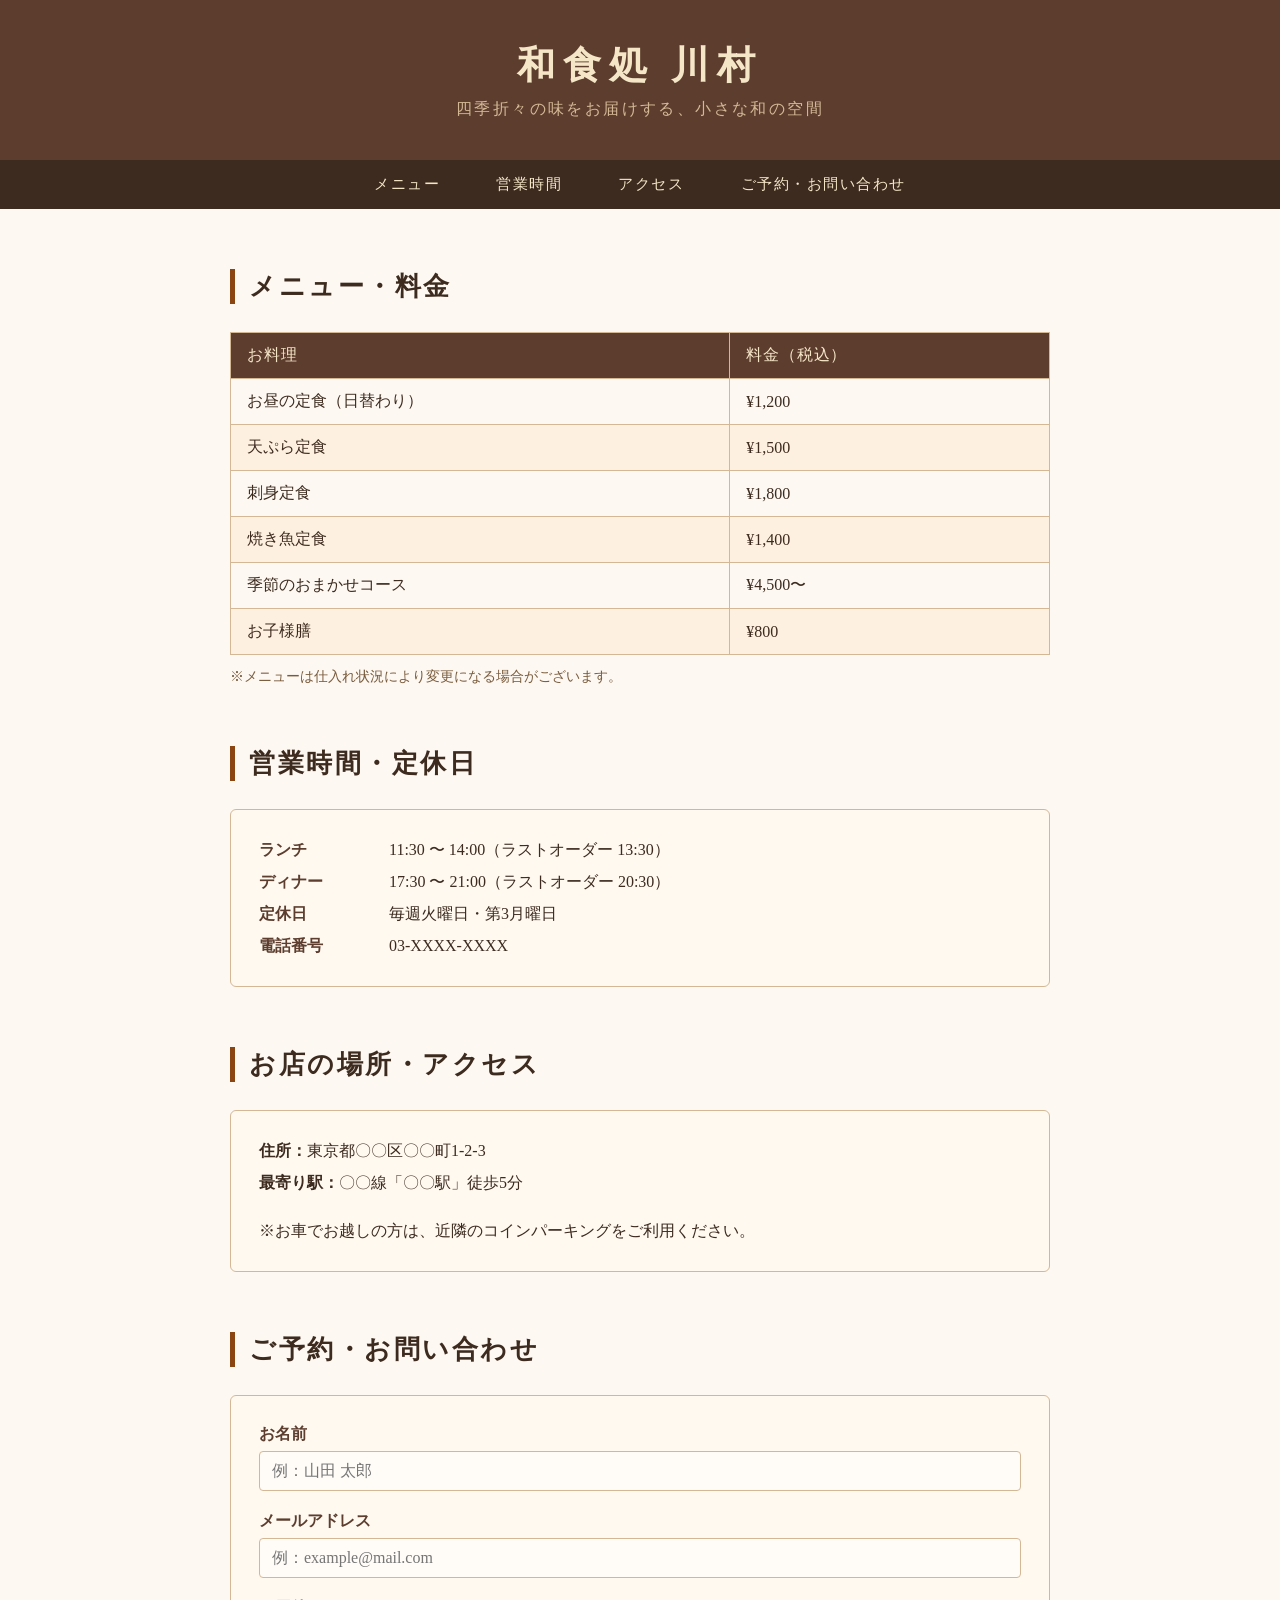
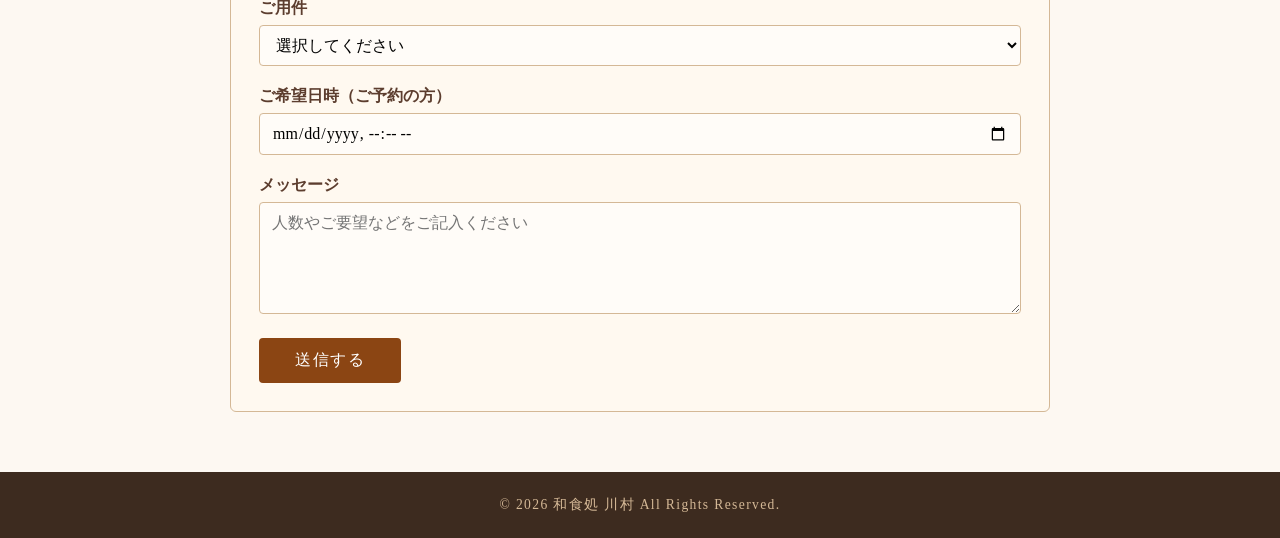
==== participants/kawamura/index.html @ 394e7ea7 "Add restaurant website for kawamura participant https://claude.ai/code/session_017hQfCFaHHSLJFkZy6Gi" ====
<!DOCTYPE html>
<html lang="ja">
<head>
  <meta charset="UTF-8">
  <meta name="viewport" content="width=device-width, initial-scale=1.0">
  <title>和食処 川村</title>
  <style>
    * { margin: 0; padding: 0; box-sizing: border-box; }

    body {
      font-family: "Hiragino Mincho ProN", "Yu Mincho", serif;
      background-color: #fdf8f2;
      color: #3d2b1f;
    }

    header {
      background-color: #5c3d2e;
      color: #f5e6c8;
      text-align: center;
      padding: 40px 20px;
    }

    header h1 {
      font-size: 2.4rem;
      letter-spacing: 0.2em;
    }

    header p {
      margin-top: 8px;
      font-size: 1rem;
      letter-spacing: 0.15em;
      color: #d4b896;
    }

    nav {
      background-color: #3d2b1f;
      display: flex;
      justify-content: center;
      gap: 0;
    }

    nav a {
      color: #f5e6c8;
      text-decoration: none;
      padding: 14px 28px;
      font-size: 0.95rem;
      letter-spacing: 0.1em;
      transition: background 0.2s;
    }

    nav a:hover {
      background-color: #5c3d2e;
    }

    section {
      max-width: 860px;
      margin: 60px auto;
      padding: 0 20px;
    }

    section h2 {
      font-size: 1.6rem;
      border-left: 5px solid #8b4513;
      padding-left: 14px;
      margin-bottom: 28px;
      letter-spacing: 0.1em;
    }

    /* メニュー */
    .menu-table {
      width: 100%;
      border-collapse: collapse;
    }

    .menu-table th, .menu-table td {
      border: 1px solid #d4b896;
      padding: 12px 16px;
      text-align: left;
    }

    .menu-table th {
      background-color: #5c3d2e;
      color: #f5e6c8;
      font-weight: normal;
      letter-spacing: 0.05em;
    }

    .menu-table tr:nth-child(even) {
      background-color: #fdf0e0;
    }

    /* 営業情報 */
    .info-box {
      background-color: #fff9f0;
      border: 1px solid #d4b896;
      border-radius: 6px;
      padding: 24px 28px;
      line-height: 2;
    }

    .info-box dt {
      font-weight: bold;
      color: #5c3d2e;
      float: left;
      width: 130px;
    }

    .info-box dd {
      margin-left: 130px;
    }

    .info-box dl::after {
      content: "";
      display: block;
      clear: both;
    }

    /* アクセス */
    .access-box {
      background-color: #fff9f0;
      border: 1px solid #d4b896;
      border-radius: 6px;
      padding: 24px 28px;
      line-height: 2;
    }

    /* お問い合わせ */
    form {
      background-color: #fff9f0;
      border: 1px solid #d4b896;
      border-radius: 6px;
      padding: 28px;
    }

    form label {
      display: block;
      margin-bottom: 6px;
      font-weight: bold;
      color: #5c3d2e;
    }

    form input, form textarea, form select {
      width: 100%;
      padding: 10px 12px;
      margin-bottom: 20px;
      border: 1px solid #d4b896;
      border-radius: 4px;
      font-size: 1rem;
      font-family: inherit;
      background-color: #fffcf8;
    }

    form button {
      background-color: #8b4513;
      color: white;
      border: none;
      padding: 12px 36px;
      font-size: 1rem;
      border-radius: 4px;
      cursor: pointer;
      letter-spacing: 0.1em;
      transition: background 0.2s;
    }

    form button:hover {
      background-color: #5c3d2e;
    }

    footer {
      background-color: #3d2b1f;
      color: #d4b896;
      text-align: center;
      padding: 24px;
      font-size: 0.85rem;
      letter-spacing: 0.1em;
      margin-top: 60px;
    }
  </style>
</head>
<body>

<header>
  <h1>和食処 川村</h1>
  <p>四季折々の味をお届けする、小さな和の空間</p>
</header>

<nav>
  <a href="#menu">メニュー</a>
  <a href="#hours">営業時間</a>
  <a href="#access">アクセス</a>
  <a href="#contact">ご予約・お問い合わせ</a>
</nav>

<!-- メニュー -->
<section id="menu">
  <h2>メニュー・料金</h2>
  <table class="menu-table">
    <thead>
      <tr>
        <th>お料理</th>
        <th>料金（税込）</th>
      </tr>
    </thead>
    <tbody>
      <tr><td>お昼の定食（日替わり）</td><td>¥1,200</td></tr>
      <tr><td>天ぷら定食</td><td>¥1,500</td></tr>
      <tr><td>刺身定食</td><td>¥1,800</td></tr>
      <tr><td>焼き魚定食</td><td>¥1,400</td></tr>
      <tr><td>季節のおまかせコース</td><td>¥4,500〜</td></tr>
      <tr><td>お子様膳</td><td>¥800</td></tr>
    </tbody>
  </table>
  <p style="margin-top:12px; font-size:0.9rem; color:#7a5c3d;">※メニューは仕入れ状況により変更になる場合がございます。</p>
</section>

<!-- 営業時間 -->
<section id="hours">
  <h2>営業時間・定休日</h2>
  <div class="info-box">
    <dl>
      <dt>ランチ</dt>
      <dd>11:30 〜 14:00（ラストオーダー 13:30）</dd>
      <dt>ディナー</dt>
      <dd>17:30 〜 21:00（ラストオーダー 20:30）</dd>
      <dt>定休日</dt>
      <dd>毎週火曜日・第3月曜日</dd>
      <dt>電話番号</dt>
      <dd>03-XXXX-XXXX</dd>
    </dl>
  </div>
</section>

<!-- アクセス -->
<section id="access">
  <h2>お店の場所・アクセス</h2>
  <div class="access-box">
    <p><strong>住所：</strong>東京都〇〇区〇〇町1-2-3</p>
    <p><strong>最寄り駅：</strong>〇〇線「〇〇駅」徒歩5分</p>
    <p style="margin-top:16px;">※お車でお越しの方は、近隣のコインパーキングをご利用ください。</p>
  </div>
</section>

<!-- 予約・お問い合わせ -->
<section id="contact">
  <h2>ご予約・お問い合わせ</h2>
  <form>
    <label for="name">お名前</label>
    <input type="text" id="name" name="name" placeholder="例：山田 太郎">

    <label for="email">メールアドレス</label>
    <input type="email" id="email" name="email" placeholder="例：example@mail.com">

    <label for="type">ご用件</label>
    <select id="type" name="type">
      <option value="">選択してください</option>
      <option value="reserve">ご予約</option>
      <option value="inquiry">お問い合わせ</option>
    </select>

    <label for="date">ご希望日時（ご予約の方）</label>
    <input type="datetime-local" id="date" name="date">

    <label for="message">メッセージ</label>
    <textarea id="message" name="message" rows="5" placeholder="人数やご要望などをご記入ください"></textarea>

    <button type="submit">送信する</button>
  </form>
</section>

<footer>
  <p>&copy; 2026 和食処 川村 All Rights Reserved.</p>
</footer>

</body>
</html>
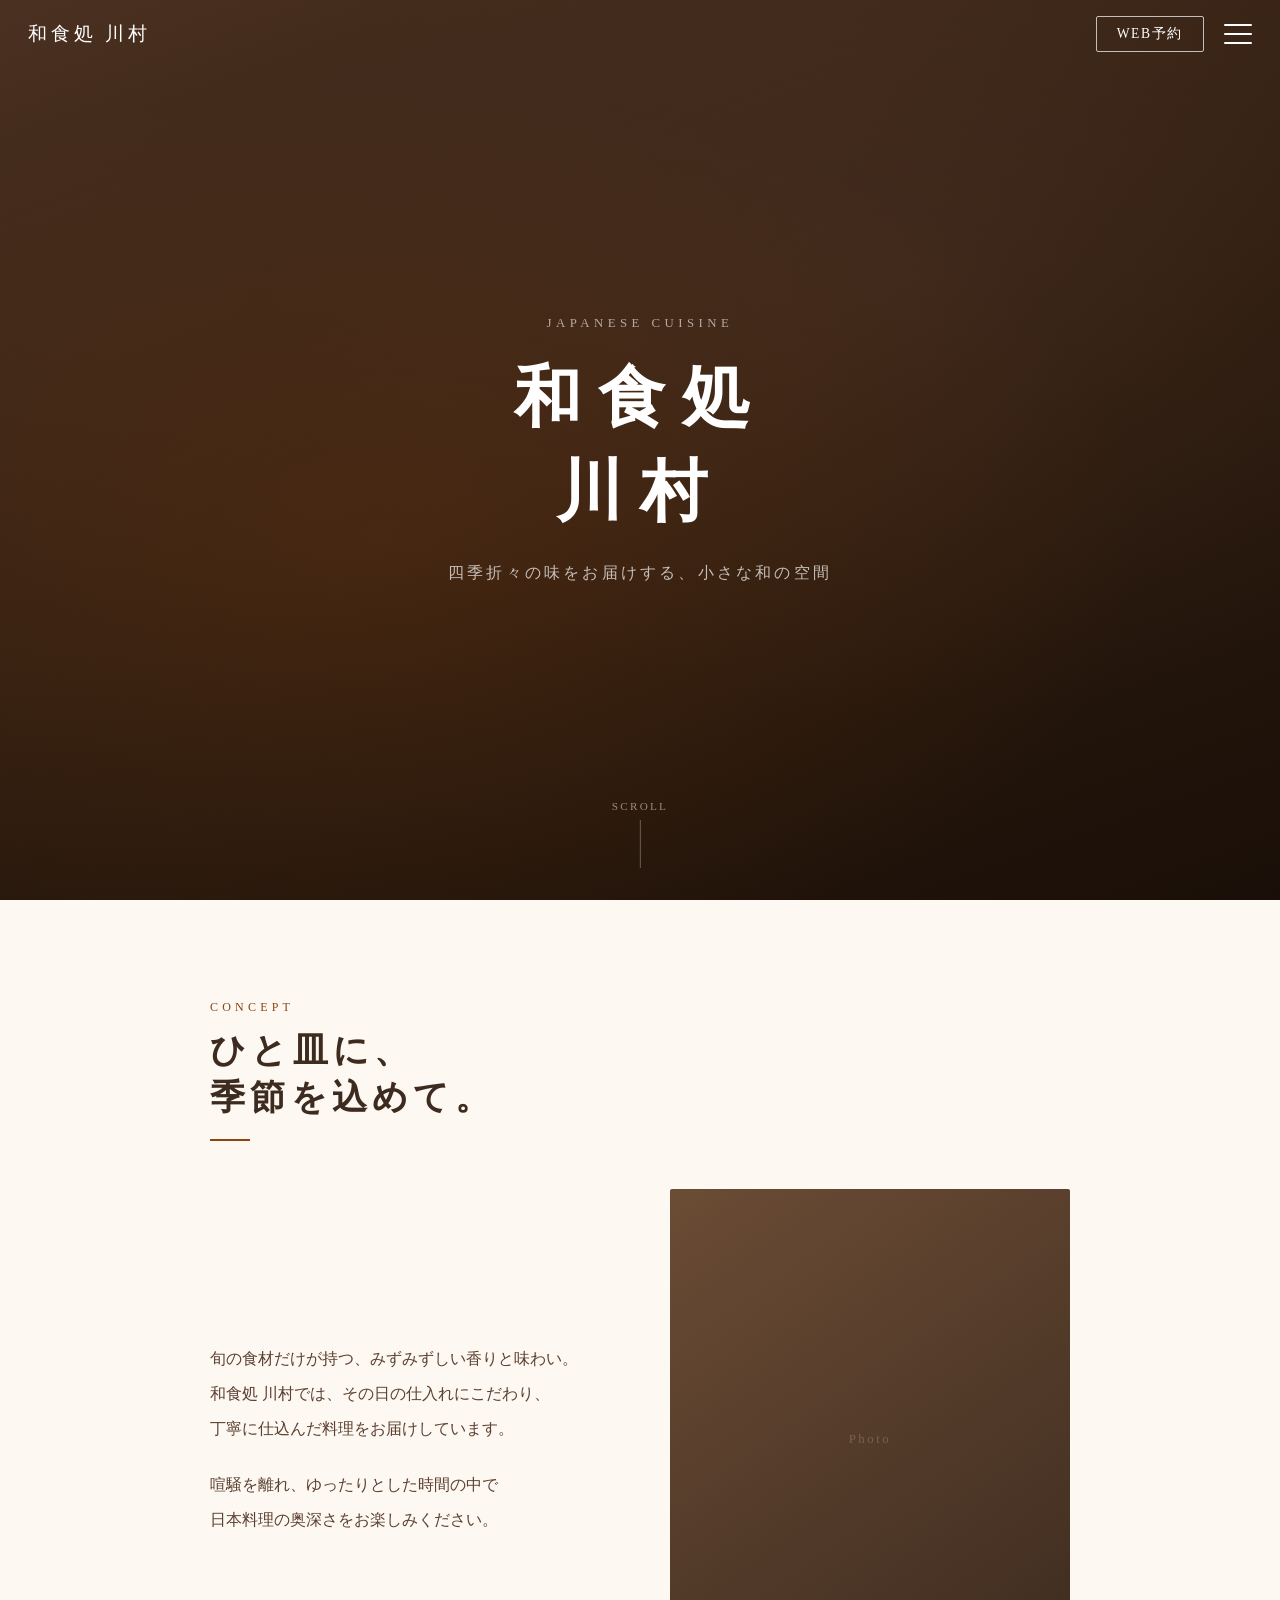
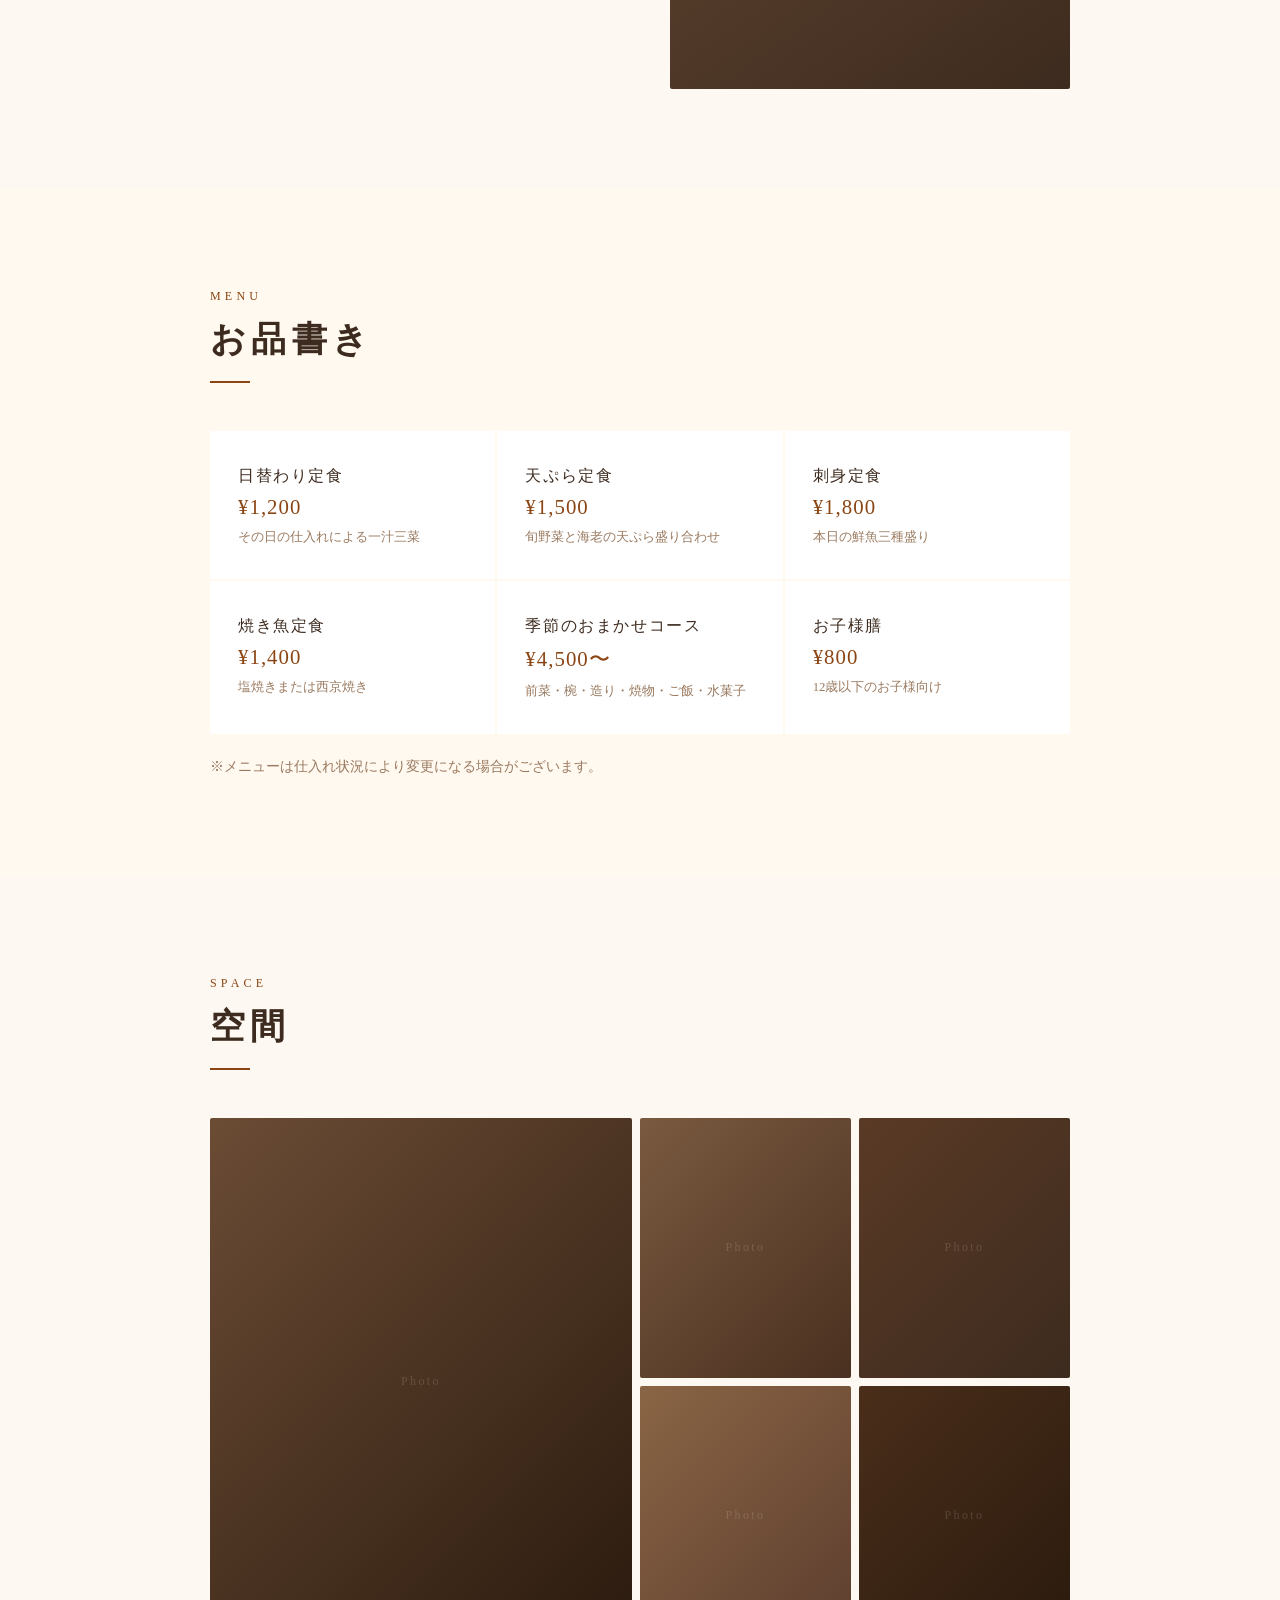
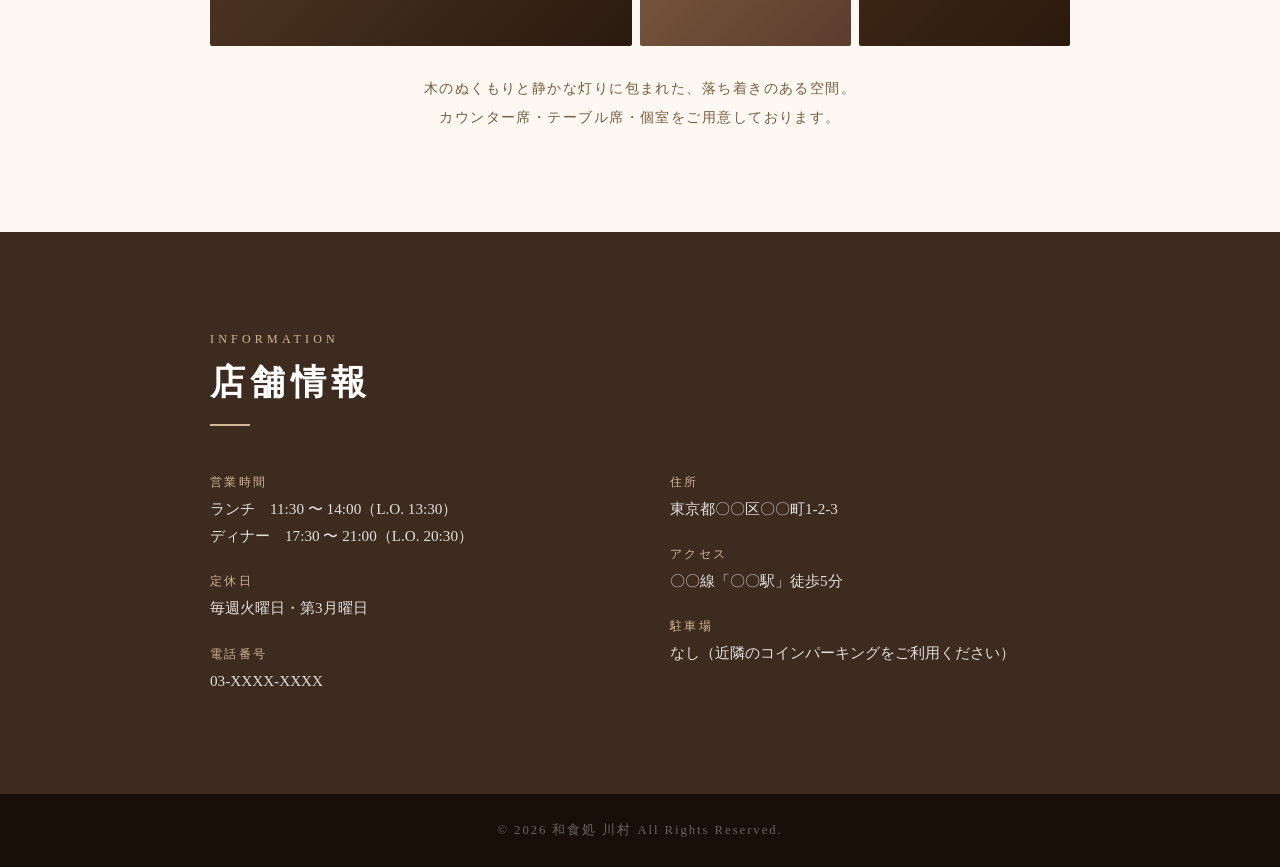
==== commit 2be14f2d: "Redesign restaurant website with hero, concept, menu, space, info sections https://claude.ai/code/se" ====
--- a/participants/kawamura/index.html
+++ b/participants/kawamura/index.html
@@ -5,271 +5,658 @@
   <meta name="viewport" content="width=device-width, initial-scale=1.0">
   <title>和食処 川村</title>
   <style>
-    * { margin: 0; padding: 0; box-sizing: border-box; }
+    *, *::before, *::after { margin: 0; padding: 0; box-sizing: border-box; }
+
+    :root {
+      --brown-dark:  #3d2b1f;
+      --brown-mid:   #5c3d2e;
+      --brown-light: #8b4513;
+      --cream:       #f5e6c8;
+      --bg:          #fdf8f2;
+    }
+
+    html { scroll-behavior: smooth; }
 
     body {
       font-family: "Hiragino Mincho ProN", "Yu Mincho", serif;
-      background-color: #fdf8f2;
-      color: #3d2b1f;
-    }
-
-    header {
-      background-color: #5c3d2e;
-      color: #f5e6c8;
+      background-color: var(--bg);
+      color: var(--brown-dark);
+    }
+
+    /* =====================
+       固定ヘッダー
+    ===================== */
+    #site-header {
+      position: fixed;
+      top: 0;
+      left: 0;
+      width: 100%;
+      z-index: 100;
+      display: flex;
+      align-items: center;
+      justify-content: space-between;
+      padding: 16px 28px;
+      background: transparent;
+      transition: background 0.3s;
+    }
+
+    #site-header.scrolled {
+      background: rgba(61, 43, 31, 0.92);
+      backdrop-filter: blur(4px);
+    }
+
+    .header-logo {
+      color: #fff;
+      font-size: 1.2rem;
+      letter-spacing: 0.2em;
+      text-decoration: none;
+    }
+
+    .header-right {
+      display: flex;
+      align-items: center;
+    }
+
+    /* WEB予約ボタン */
+    .btn-reserve {
+      display: inline-block;
+      color: #fff;
+      border: 1px solid rgba(255,255,255,0.7);
+      padding: 8px 20px;
+      font-size: 0.85rem;
+      letter-spacing: 0.12em;
+      text-decoration: none;
+      border-radius: 2px;
+      transition: background 0.2s, color 0.2s;
+      white-space: nowrap;
+      margin-right: 20px; /* ハンバーガーとの間隔 */
+    }
+
+    .btn-reserve:hover {
+      background: rgba(255,255,255,0.15);
+    }
+
+    /* ハンバーガーボタン */
+    .hamburger {
+      display: flex;
+      flex-direction: column;
+      justify-content: space-between;
+      width: 28px;
+      height: 20px;
+      cursor: pointer;
+      background: none;
+      border: none;
+      padding: 0;
+    }
+
+    .hamburger span {
+      display: block;
+      width: 100%;
+      height: 2px;
+      background: #fff;
+      border-radius: 1px;
+      transition: transform 0.3s, opacity 0.3s;
+    }
+
+    .hamburger.open span:nth-child(1) { transform: translateY(9px) rotate(45deg); }
+    .hamburger.open span:nth-child(2) { opacity: 0; }
+    .hamburger.open span:nth-child(3) { transform: translateY(-9px) rotate(-45deg); }
+
+    /* ドロワーメニュー */
+    #drawer {
+      position: fixed;
+      top: 0;
+      right: -100%;
+      width: min(320px, 80vw);
+      height: 100vh;
+      background: var(--brown-dark);
+      z-index: 99;
+      transition: right 0.35s ease;
+      display: flex;
+      flex-direction: column;
+      justify-content: center;
+      padding: 60px 40px;
+    }
+
+    #drawer.open { right: 0; }
+
+    #drawer nav a {
+      display: block;
+      color: var(--cream);
+      text-decoration: none;
+      font-size: 1.1rem;
+      letter-spacing: 0.2em;
+      padding: 18px 0;
+      border-bottom: 1px solid rgba(255,255,255,0.1);
+      transition: color 0.2s;
+    }
+
+    #drawer nav a:hover { color: #fff; }
+
+    .drawer-overlay {
+      display: none;
+      position: fixed;
+      inset: 0;
+      background: rgba(0,0,0,0.5);
+      z-index: 98;
+    }
+
+    .drawer-overlay.open { display: block; }
+
+    /* =====================
+       HERO
+    ===================== */
+    #hero {
+      position: relative;
+      height: 100vh;
+      min-height: 560px;
+      /* ★ 実際の写真に差し替える場合はここのURLを変更してください */
+      background: linear-gradient(160deg, #4a3020 0%, #2a1a0e 60%, #1a0f08 100%);
+      display: flex;
+      align-items: center;
+      justify-content: center;
+      overflow: hidden;
+    }
+
+    /* 写真の代わりに和の質感を表現するオーバーレイ */
+    #hero::before {
+      content: "";
+      position: absolute;
+      inset: 0;
+      background:
+        radial-gradient(ellipse at 30% 60%, rgba(139,69,19,0.25) 0%, transparent 60%),
+        radial-gradient(ellipse at 70% 30%, rgba(92,61,46,0.3) 0%, transparent 50%);
+    }
+
+    .hero-inner {
+      position: relative;
       text-align: center;
-      padding: 40px 20px;
-    }
-
-    header h1 {
-      font-size: 2.4rem;
+      color: #fff;
+      padding: 20px;
+    }
+
+    .hero-label {
+      font-size: 0.8rem;
+      letter-spacing: 0.35em;
+      color: rgba(255,255,255,0.6);
+      margin-bottom: 20px;
+      text-transform: uppercase;
+    }
+
+    .hero-title {
+      font-size: clamp(2.4rem, 6vw, 4.2rem);
+      letter-spacing: 0.25em;
+      line-height: 1.4;
+      margin-bottom: 24px;
+    }
+
+    .hero-subtitle {
+      font-size: clamp(0.85rem, 2vw, 1rem);
       letter-spacing: 0.2em;
-    }
-
-    header p {
+      color: rgba(255,255,255,0.7);
+    }
+
+    .hero-scroll {
+      position: absolute;
+      bottom: 32px;
+      left: 50%;
+      transform: translateX(-50%);
+      display: flex;
+      flex-direction: column;
+      align-items: center;
+      gap: 8px;
+      color: rgba(255,255,255,0.5);
+      font-size: 0.7rem;
+      letter-spacing: 0.2em;
+    }
+
+    .hero-scroll::after {
+      content: "";
+      width: 1px;
+      height: 48px;
+      background: rgba(255,255,255,0.3);
+      animation: scrollLine 1.6s ease-in-out infinite;
+    }
+
+    @keyframes scrollLine {
+      0%   { opacity: 1; transform: scaleY(1); transform-origin: top; }
+      100% { opacity: 0; transform: scaleY(0); transform-origin: top; }
+    }
+
+    /* =====================
+       セクション共通
+    ===================== */
+    .section {
+      padding: 100px 20px;
+    }
+
+    .section-inner {
+      max-width: 860px;
+      margin: 0 auto;
+    }
+
+    .section-label {
+      font-size: 0.75rem;
+      letter-spacing: 0.35em;
+      color: var(--brown-light);
+      text-transform: uppercase;
+      margin-bottom: 12px;
+    }
+
+    .section-title {
+      font-size: clamp(1.6rem, 3vw, 2.2rem);
+      letter-spacing: 0.15em;
+      margin-bottom: 48px;
+      position: relative;
+      padding-bottom: 20px;
+    }
+
+    .section-title::after {
+      content: "";
+      position: absolute;
+      bottom: 0;
+      left: 0;
+      width: 40px;
+      height: 2px;
+      background: var(--brown-light);
+    }
+
+    /* =====================
+       コンセプト
+    ===================== */
+    #concept {
+      background: var(--bg);
+    }
+
+    .concept-body {
+      display: grid;
+      grid-template-columns: 1fr 1fr;
+      gap: 60px;
+      align-items: center;
+    }
+
+    @media (max-width: 640px) {
+      .concept-body { grid-template-columns: 1fr; gap: 36px; }
+    }
+
+    .concept-text p {
+      line-height: 2.2;
+      font-size: 1rem;
+      color: #5c4030;
+    }
+
+    .concept-text p + p { margin-top: 20px; }
+
+    .concept-image {
+      aspect-ratio: 4/5;
+      /* ★ 写真に差し替え可能 */
+      background: linear-gradient(145deg, #6b4c35, #3d2b1f);
+      border-radius: 2px;
+      position: relative;
+      overflow: hidden;
+    }
+
+    .concept-image::after {
+      content: "Photo";
+      position: absolute;
+      inset: 0;
+      display: flex;
+      align-items: center;
+      justify-content: center;
+      color: rgba(255,255,255,0.2);
+      font-size: 0.8rem;
+      letter-spacing: 0.2em;
+    }
+
+    /* =====================
+       メニュー
+    ===================== */
+    #menu {
+      background: #fff9f0;
+    }
+
+    .menu-grid {
+      display: grid;
+      grid-template-columns: repeat(auto-fill, minmax(260px, 1fr));
+      gap: 2px;
+    }
+
+    .menu-card {
+      background: #fff;
+      padding: 32px 28px;
+      border-top: 3px solid transparent;
+      transition: border-color 0.2s;
+    }
+
+    .menu-card:hover {
+      border-top-color: var(--brown-light);
+    }
+
+    .menu-card-name {
+      font-size: 1rem;
+      letter-spacing: 0.1em;
+      margin-bottom: 8px;
+    }
+
+    .menu-card-price {
+      font-size: 1.3rem;
+      color: var(--brown-light);
+      letter-spacing: 0.05em;
+    }
+
+    .menu-card-note {
       margin-top: 8px;
-      font-size: 1rem;
+      font-size: 0.8rem;
+      color: #9a7a60;
+      line-height: 1.6;
+    }
+
+    .menu-note {
+      margin-top: 24px;
+      font-size: 0.85rem;
+      color: #9a7a60;
+    }
+
+    /* =====================
+       空間
+    ===================== */
+    #space {
+      background: var(--bg);
+    }
+
+    .space-gallery {
+      display: grid;
+      grid-template-columns: 2fr 1fr 1fr;
+      grid-template-rows: 260px 260px;
+      gap: 8px;
+    }
+
+    @media (max-width: 640px) {
+      .space-gallery {
+        grid-template-columns: 1fr 1fr;
+        grid-template-rows: 180px 180px 180px;
+      }
+      .space-gallery .space-img:first-child {
+        grid-column: span 2;
+      }
+    }
+
+    .space-img {
+      border-radius: 2px;
+      /* ★ 写真に差し替え可能 */
+      background: linear-gradient(135deg, #6b4c35, #2a1a0e);
+      position: relative;
+      overflow: hidden;
+    }
+
+    .space-img:first-child { grid-row: span 2; }
+
+    .space-img::after {
+      content: "Photo";
+      position: absolute;
+      inset: 0;
+      display: flex;
+      align-items: center;
+      justify-content: center;
+      color: rgba(255,255,255,0.15);
+      font-size: 0.75rem;
+      letter-spacing: 0.2em;
+    }
+
+    .space-img:nth-child(2) { background: linear-gradient(135deg, #7a5a40, #4a3020); }
+    .space-img:nth-child(3) { background: linear-gradient(135deg, #5a3a25, #3d2b1f); }
+    .space-img:nth-child(4) { background: linear-gradient(135deg, #8a6545, #5c3d2e); }
+    .space-img:nth-child(5) { background: linear-gradient(135deg, #4a2e1a, #2a1a0e); }
+
+    .space-caption {
+      margin-top: 28px;
+      text-align: center;
+      font-size: 0.9rem;
+      color: #7a5c3d;
+      line-height: 2;
+      letter-spacing: 0.1em;
+    }
+
+    /* =====================
+       店舗情報
+    ===================== */
+    #info {
+      background: var(--brown-dark);
+      color: var(--cream);
+    }
+
+    #info .section-label { color: #d4b896; }
+    #info .section-title { color: #fff; }
+    #info .section-title::after { background: #d4b896; }
+
+    .info-grid {
+      display: grid;
+      grid-template-columns: 1fr 1fr;
+      gap: 60px;
+    }
+
+    @media (max-width: 640px) {
+      .info-grid { grid-template-columns: 1fr; gap: 40px; }
+    }
+
+    .info-dl dt {
+      font-size: 0.75rem;
+      letter-spacing: 0.2em;
+      color: #d4b896;
+      margin-bottom: 4px;
+      margin-top: 24px;
+    }
+
+    .info-dl dt:first-child { margin-top: 0; }
+
+    .info-dl dd {
+      font-size: 0.95rem;
+      line-height: 1.8;
+      color: rgba(255,255,255,0.85);
+    }
+
+    /* =====================
+       フッター
+    ===================== */
+    footer {
+      background: #1a0f08;
+      color: rgba(255,255,255,0.35);
+      text-align: center;
+      padding: 28px 20px;
+      font-size: 0.8rem;
       letter-spacing: 0.15em;
-      color: #d4b896;
-    }
-
-    nav {
-      background-color: #3d2b1f;
-      display: flex;
-      justify-content: center;
-      gap: 0;
-    }
-
-    nav a {
-      color: #f5e6c8;
-      text-decoration: none;
-      padding: 14px 28px;
-      font-size: 0.95rem;
-      letter-spacing: 0.1em;
-      transition: background 0.2s;
-    }
-
-    nav a:hover {
-      background-color: #5c3d2e;
-    }
-
-    section {
-      max-width: 860px;
-      margin: 60px auto;
-      padding: 0 20px;
-    }
-
-    section h2 {
-      font-size: 1.6rem;
-      border-left: 5px solid #8b4513;
-      padding-left: 14px;
-      margin-bottom: 28px;
-      letter-spacing: 0.1em;
-    }
-
-    /* メニュー */
-    .menu-table {
-      width: 100%;
-      border-collapse: collapse;
-    }
-
-    .menu-table th, .menu-table td {
-      border: 1px solid #d4b896;
-      padding: 12px 16px;
-      text-align: left;
-    }
-
-    .menu-table th {
-      background-color: #5c3d2e;
-      color: #f5e6c8;
-      font-weight: normal;
-      letter-spacing: 0.05em;
-    }
-
-    .menu-table tr:nth-child(even) {
-      background-color: #fdf0e0;
-    }
-
-    /* 営業情報 */
-    .info-box {
-      background-color: #fff9f0;
-      border: 1px solid #d4b896;
-      border-radius: 6px;
-      padding: 24px 28px;
-      line-height: 2;
-    }
-
-    .info-box dt {
-      font-weight: bold;
-      color: #5c3d2e;
-      float: left;
-      width: 130px;
-    }
-
-    .info-box dd {
-      margin-left: 130px;
-    }
-
-    .info-box dl::after {
-      content: "";
-      display: block;
-      clear: both;
-    }
-
-    /* アクセス */
-    .access-box {
-      background-color: #fff9f0;
-      border: 1px solid #d4b896;
-      border-radius: 6px;
-      padding: 24px 28px;
-      line-height: 2;
-    }
-
-    /* お問い合わせ */
-    form {
-      background-color: #fff9f0;
-      border: 1px solid #d4b896;
-      border-radius: 6px;
-      padding: 28px;
-    }
-
-    form label {
-      display: block;
-      margin-bottom: 6px;
-      font-weight: bold;
-      color: #5c3d2e;
-    }
-
-    form input, form textarea, form select {
-      width: 100%;
-      padding: 10px 12px;
-      margin-bottom: 20px;
-      border: 1px solid #d4b896;
-      border-radius: 4px;
-      font-size: 1rem;
-      font-family: inherit;
-      background-color: #fffcf8;
-    }
-
-    form button {
-      background-color: #8b4513;
-      color: white;
-      border: none;
-      padding: 12px 36px;
-      font-size: 1rem;
-      border-radius: 4px;
-      cursor: pointer;
-      letter-spacing: 0.1em;
-      transition: background 0.2s;
-    }
-
-    form button:hover {
-      background-color: #5c3d2e;
-    }
-
-    footer {
-      background-color: #3d2b1f;
-      color: #d4b896;
-      text-align: center;
-      padding: 24px;
-      font-size: 0.85rem;
-      letter-spacing: 0.1em;
-      margin-top: 60px;
     }
   </style>
 </head>
 <body>
 
-<header>
-  <h1>和食処 川村</h1>
-  <p>四季折々の味をお届けする、小さな和の空間</p>
+<!-- ヘッダー -->
+<header id="site-header">
+  <a href="#hero" class="header-logo">和食処 川村</a>
+  <div class="header-right">
+    <a href="#" class="btn-reserve">WEB予約</a>
+    <button class="hamburger" id="hamburger-btn" aria-label="メニューを開く">
+      <span></span>
+      <span></span>
+      <span></span>
+    </button>
+  </div>
 </header>
 
-<nav>
-  <a href="#menu">メニュー</a>
-  <a href="#hours">営業時間</a>
-  <a href="#access">アクセス</a>
-  <a href="#contact">ご予約・お問い合わせ</a>
-</nav>
-
-<!-- メニュー -->
-<section id="menu">
-  <h2>メニュー・料金</h2>
-  <table class="menu-table">
-    <thead>
-      <tr>
-        <th>お料理</th>
-        <th>料金（税込）</th>
-      </tr>
-    </thead>
-    <tbody>
-      <tr><td>お昼の定食（日替わり）</td><td>¥1,200</td></tr>
-      <tr><td>天ぷら定食</td><td>¥1,500</td></tr>
-      <tr><td>刺身定食</td><td>¥1,800</td></tr>
-      <tr><td>焼き魚定食</td><td>¥1,400</td></tr>
-      <tr><td>季節のおまかせコース</td><td>¥4,500〜</td></tr>
-      <tr><td>お子様膳</td><td>¥800</td></tr>
-    </tbody>
-  </table>
-  <p style="margin-top:12px; font-size:0.9rem; color:#7a5c3d;">※メニューは仕入れ状況により変更になる場合がございます。</p>
+<!-- ドロワーオーバーレイ -->
+<div class="drawer-overlay" id="drawer-overlay"></div>
+
+<!-- ドロワーメニュー -->
+<div id="drawer">
+  <nav>
+    <a href="#concept" id="nav-concept">コンセプト</a>
+    <a href="#menu" id="nav-menu">メニュー</a>
+    <a href="#space" id="nav-space">空間</a>
+    <a href="#info" id="nav-info">店舗情報</a>
+  </nav>
+</div>
+
+<!-- HERO -->
+<section id="hero">
+  <div class="hero-inner">
+    <p class="hero-label">Japanese Cuisine</p>
+    <h1 class="hero-title">和食処<br>川村</h1>
+    <p class="hero-subtitle">四季折々の味をお届けする、小さな和の空間</p>
+  </div>
+  <div class="hero-scroll">SCROLL</div>
 </section>
 
-<!-- 営業時間 -->
-<section id="hours">
-  <h2>営業時間・定休日</h2>
-  <div class="info-box">
-    <dl>
-      <dt>ランチ</dt>
-      <dd>11:30 〜 14:00（ラストオーダー 13:30）</dd>
-      <dt>ディナー</dt>
-      <dd>17:30 〜 21:00（ラストオーダー 20:30）</dd>
-      <dt>定休日</dt>
-      <dd>毎週火曜日・第3月曜日</dd>
-      <dt>電話番号</dt>
-      <dd>03-XXXX-XXXX</dd>
-    </dl>
+<!-- コンセプト -->
+<section id="concept" class="section">
+  <div class="section-inner">
+    <p class="section-label">Concept</p>
+    <h2 class="section-title">ひと皿に、<br>季節を込めて。</h2>
+    <div class="concept-body">
+      <div class="concept-text">
+        <p>
+          旬の食材だけが持つ、みずみずしい香りと味わい。<br>
+          和食処 川村では、その日の仕入れにこだわり、<br>
+          丁寧に仕込んだ料理をお届けしています。
+        </p>
+        <p>
+          喧騒を離れ、ゆったりとした時間の中で<br>
+          日本料理の奥深さをお楽しみください。
+        </p>
+      </div>
+      <div class="concept-image">
+        <!-- ★ 写真を使う場合は <img src="画像ファイル名" alt="料理の写真"> に置き換えてください -->
+      </div>
+    </div>
   </div>
 </section>
 
-<!-- アクセス -->
-<section id="access">
-  <h2>お店の場所・アクセス</h2>
-  <div class="access-box">
-    <p><strong>住所：</strong>東京都〇〇区〇〇町1-2-3</p>
-    <p><strong>最寄り駅：</strong>〇〇線「〇〇駅」徒歩5分</p>
-    <p style="margin-top:16px;">※お車でお越しの方は、近隣のコインパーキングをご利用ください。</p>
+<!-- メニュー -->
+<section id="menu" class="section">
+  <div class="section-inner">
+    <p class="section-label">Menu</p>
+    <h2 class="section-title">お品書き</h2>
+    <div class="menu-grid">
+      <div class="menu-card">
+        <p class="menu-card-name">日替わり定食</p>
+        <p class="menu-card-price">¥1,200</p>
+        <p class="menu-card-note">その日の仕入れによる一汁三菜</p>
+      </div>
+      <div class="menu-card">
+        <p class="menu-card-name">天ぷら定食</p>
+        <p class="menu-card-price">¥1,500</p>
+        <p class="menu-card-note">旬野菜と海老の天ぷら盛り合わせ</p>
+      </div>
+      <div class="menu-card">
+        <p class="menu-card-name">刺身定食</p>
+        <p class="menu-card-price">¥1,800</p>
+        <p class="menu-card-note">本日の鮮魚三種盛り</p>
+      </div>
+      <div class="menu-card">
+        <p class="menu-card-name">焼き魚定食</p>
+        <p class="menu-card-price">¥1,400</p>
+        <p class="menu-card-note">塩焼きまたは西京焼き</p>
+      </div>
+      <div class="menu-card">
+        <p class="menu-card-name">季節のおまかせコース</p>
+        <p class="menu-card-price">¥4,500〜</p>
+        <p class="menu-card-note">前菜・椀・造り・焼物・ご飯・水菓子</p>
+      </div>
+      <div class="menu-card">
+        <p class="menu-card-name">お子様膳</p>
+        <p class="menu-card-price">¥800</p>
+        <p class="menu-card-note">12歳以下のお子様向け</p>
+      </div>
+    </div>
+    <p class="menu-note">※メニューは仕入れ状況により変更になる場合がございます。</p>
   </div>
 </section>
 
-<!-- 予約・お問い合わせ -->
-<section id="contact">
-  <h2>ご予約・お問い合わせ</h2>
-  <form>
-    <label for="name">お名前</label>
-    <input type="text" id="name" name="name" placeholder="例：山田 太郎">
-
-    <label for="email">メールアドレス</label>
-    <input type="email" id="email" name="email" placeholder="例：example@mail.com">
-
-    <label for="type">ご用件</label>
-    <select id="type" name="type">
-      <option value="">選択してください</option>
-      <option value="reserve">ご予約</option>
-      <option value="inquiry">お問い合わせ</option>
-    </select>
-
-    <label for="date">ご希望日時（ご予約の方）</label>
-    <input type="datetime-local" id="date" name="date">
-
-    <label for="message">メッセージ</label>
-    <textarea id="message" name="message" rows="5" placeholder="人数やご要望などをご記入ください"></textarea>
-
-    <button type="submit">送信する</button>
-  </form>
+<!-- 空間 -->
+<section id="space" class="section">
+  <div class="section-inner">
+    <p class="section-label">Space</p>
+    <h2 class="section-title">空間</h2>
+    <div class="space-gallery">
+      <div class="space-img">
+        <!-- ★ 写真を使う場合は <img src="画像ファイル名" alt="店内の写真"> に置き換えてください -->
+      </div>
+      <div class="space-img"></div>
+      <div class="space-img"></div>
+      <div class="space-img"></div>
+      <div class="space-img"></div>
+    </div>
+    <p class="space-caption">
+      木のぬくもりと静かな灯りに包まれた、落ち着きのある空間。<br>
+      カウンター席・テーブル席・個室をご用意しております。
+    </p>
+  </div>
+</section>
+
+<!-- 店舗情報 -->
+<section id="info" class="section">
+  <div class="section-inner">
+    <p class="section-label">Information</p>
+    <h2 class="section-title">店舗情報</h2>
+    <div class="info-grid">
+      <dl class="info-dl">
+        <dt>営業時間</dt>
+        <dd>ランチ　11:30 〜 14:00（L.O. 13:30）<br>ディナー　17:30 〜 21:00（L.O. 20:30）</dd>
+        <dt>定休日</dt>
+        <dd>毎週火曜日・第3月曜日</dd>
+        <dt>電話番号</dt>
+        <dd>03-XXXX-XXXX</dd>
+      </dl>
+      <dl class="info-dl">
+        <dt>住所</dt>
+        <dd>東京都〇〇区〇〇町1-2-3</dd>
+        <dt>アクセス</dt>
+        <dd>〇〇線「〇〇駅」徒歩5分</dd>
+        <dt>駐車場</dt>
+        <dd>なし（近隣のコインパーキングをご利用ください）</dd>
+      </dl>
+    </div>
+  </div>
 </section>
 
 <footer>
   <p>&copy; 2026 和食処 川村 All Rights Reserved.</p>
 </footer>
 
+<script>
+  // スクロールでヘッダー背景を変化
+  const header = document.getElementById('site-header');
+  window.addEventListener('scroll', () => {
+    header.classList.toggle('scrolled', window.scrollY > 60);
+  });
+
+  // ハンバーガーメニュー開閉
+  const btn     = document.getElementById('hamburger-btn');
+  const drawer  = document.getElementById('drawer');
+  const overlay = document.getElementById('drawer-overlay');
+
+  function openDrawer() {
+    btn.classList.add('open');
+    drawer.classList.add('open');
+    overlay.classList.add('open');
+  }
+
+  function closeDrawer() {
+    btn.classList.remove('open');
+    drawer.classList.remove('open');
+    overlay.classList.remove('open');
+  }
+
+  btn.addEventListener('click', () => {
+    drawer.classList.contains('open') ? closeDrawer() : openDrawer();
+  });
+
+  overlay.addEventListener('click', closeDrawer);
+
+  // ドロワー内リンクをクリックしたら閉じる
+  drawer.querySelectorAll('a').forEach(a => {
+    a.addEventListener('click', closeDrawer);
+  });
+</script>
+
 </body>
 </html>
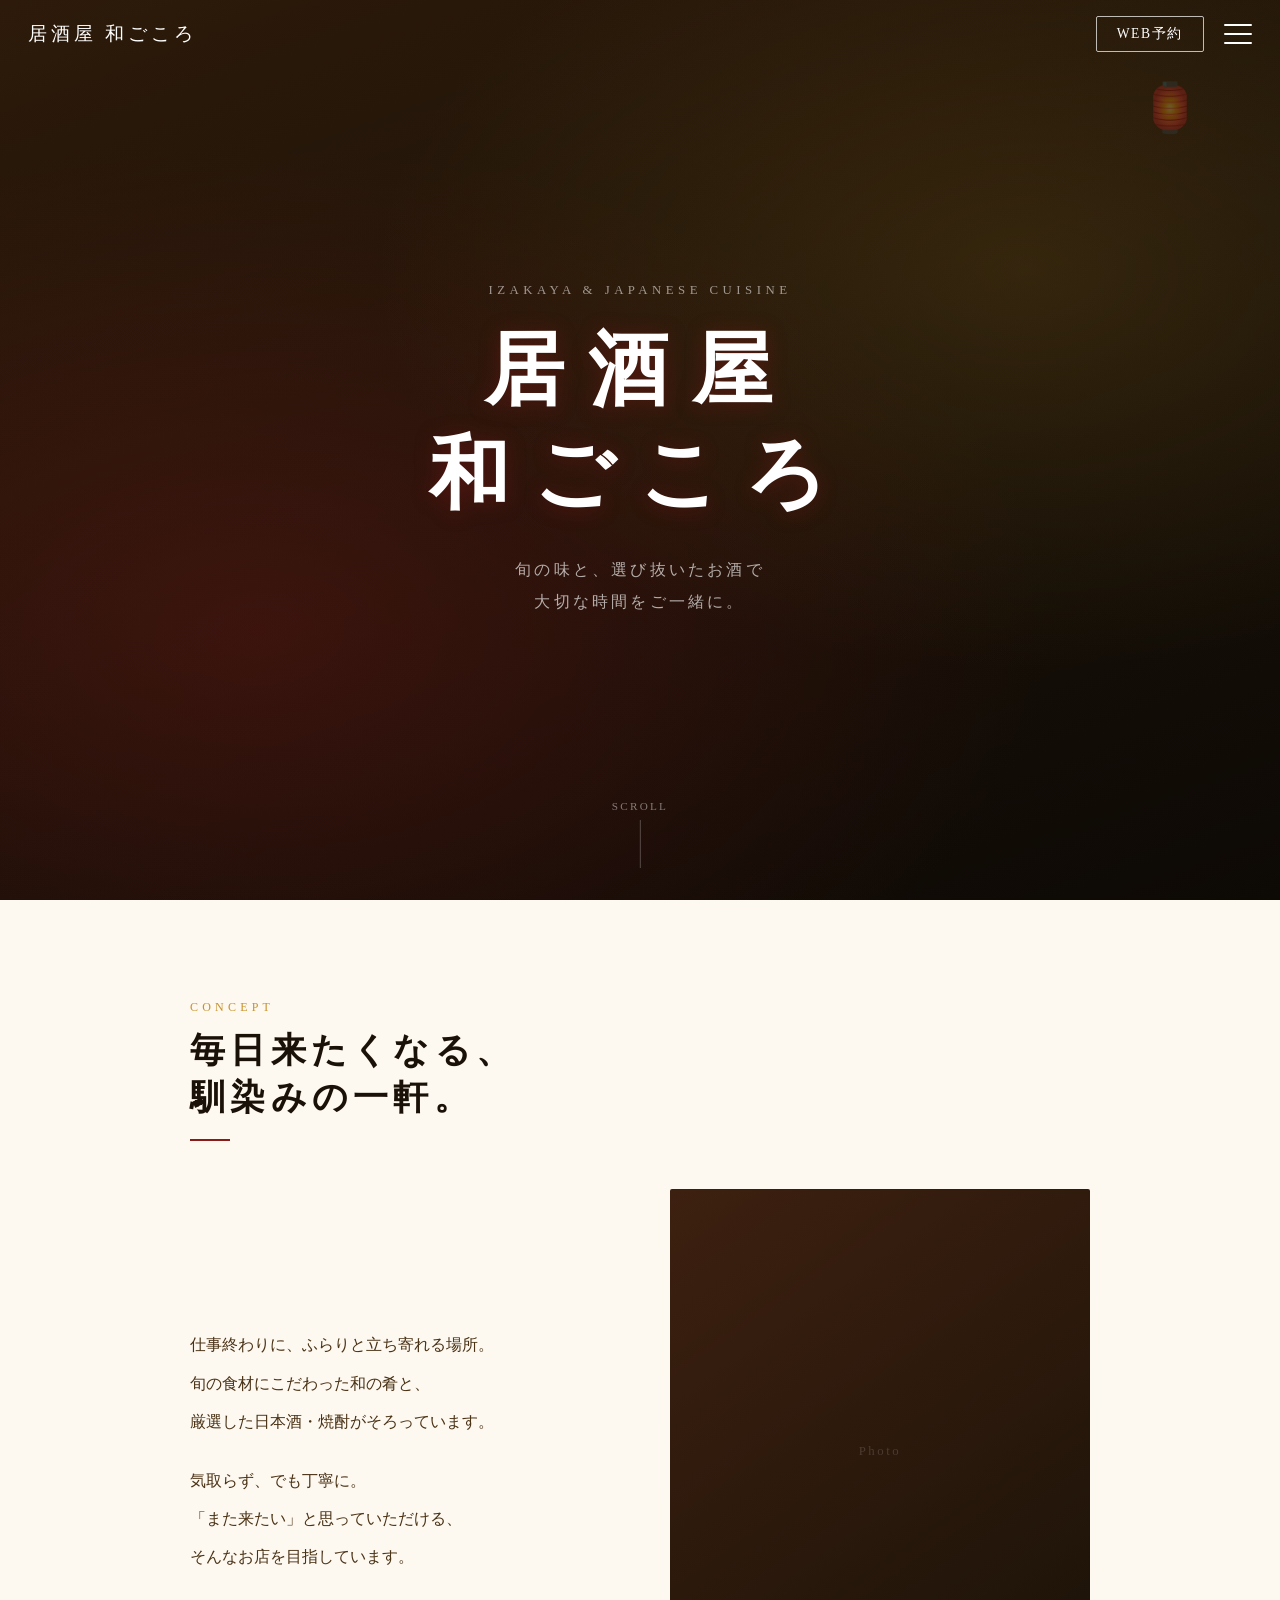
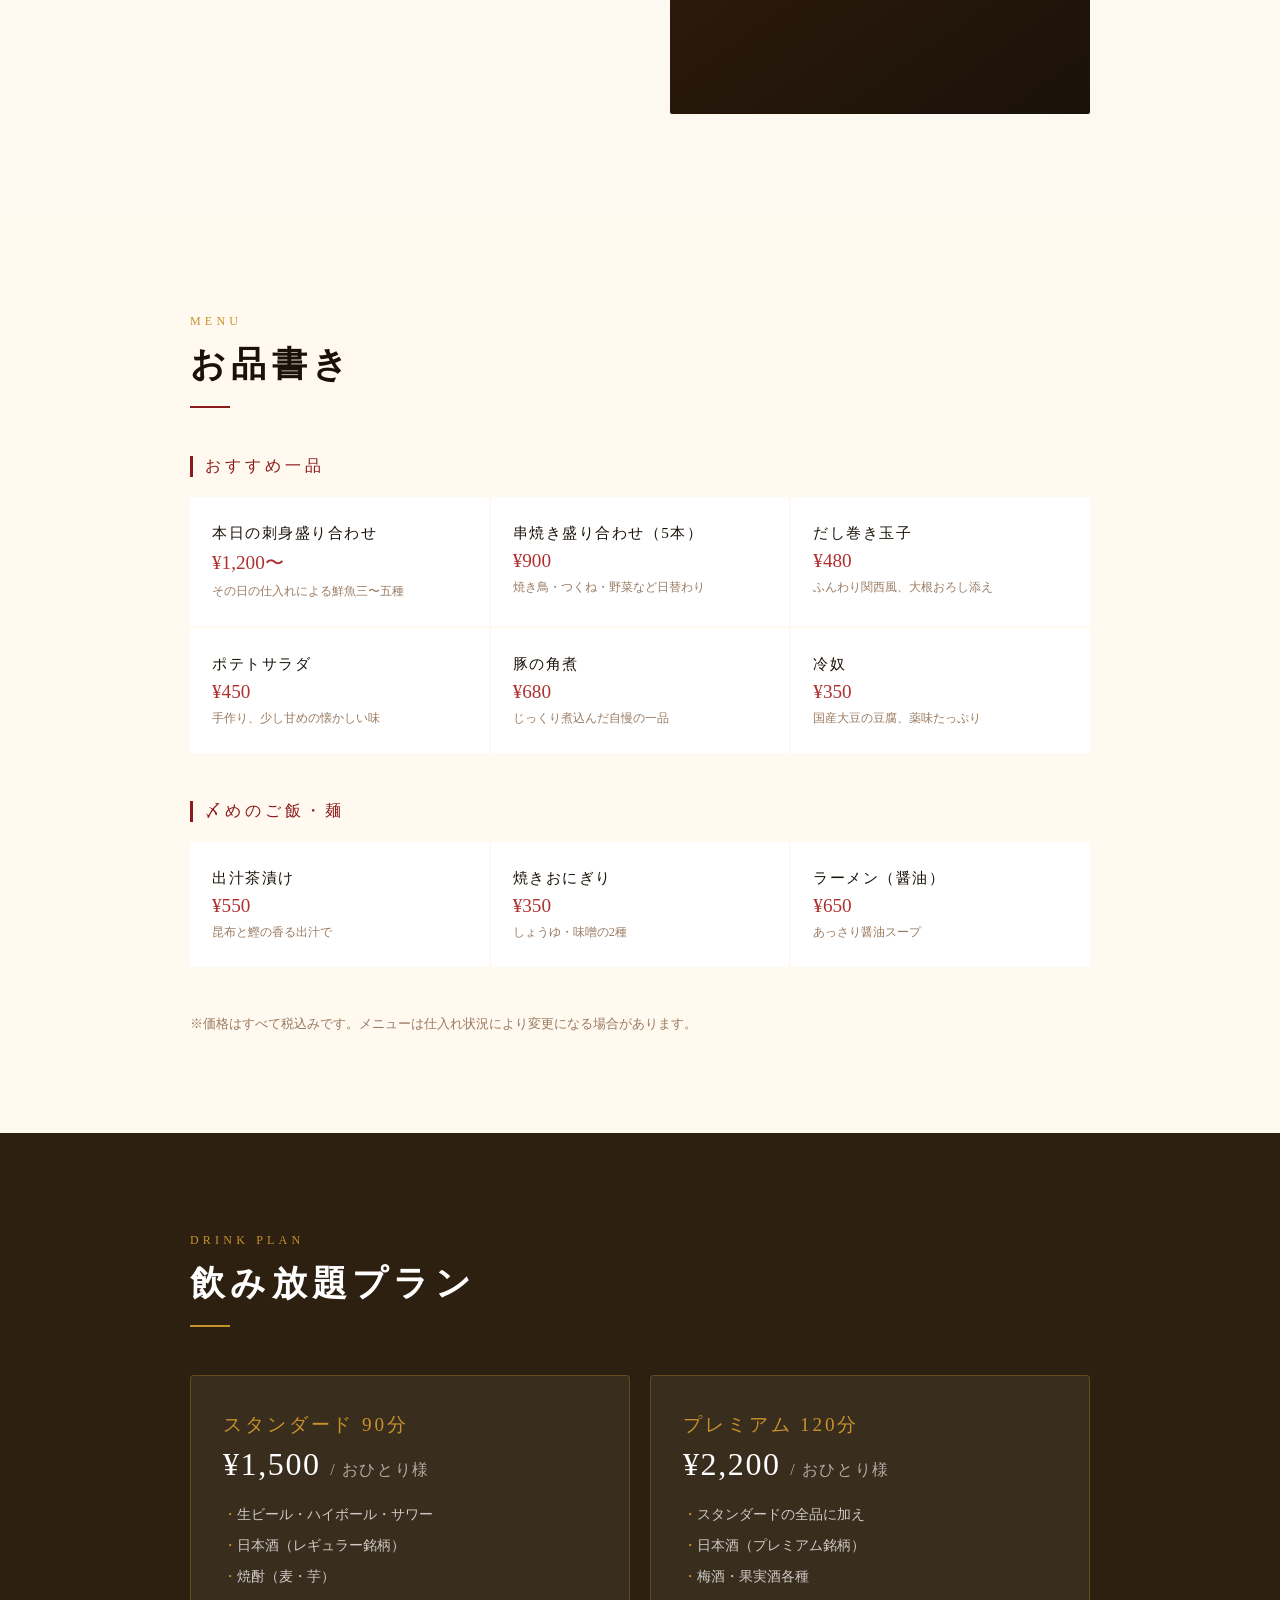
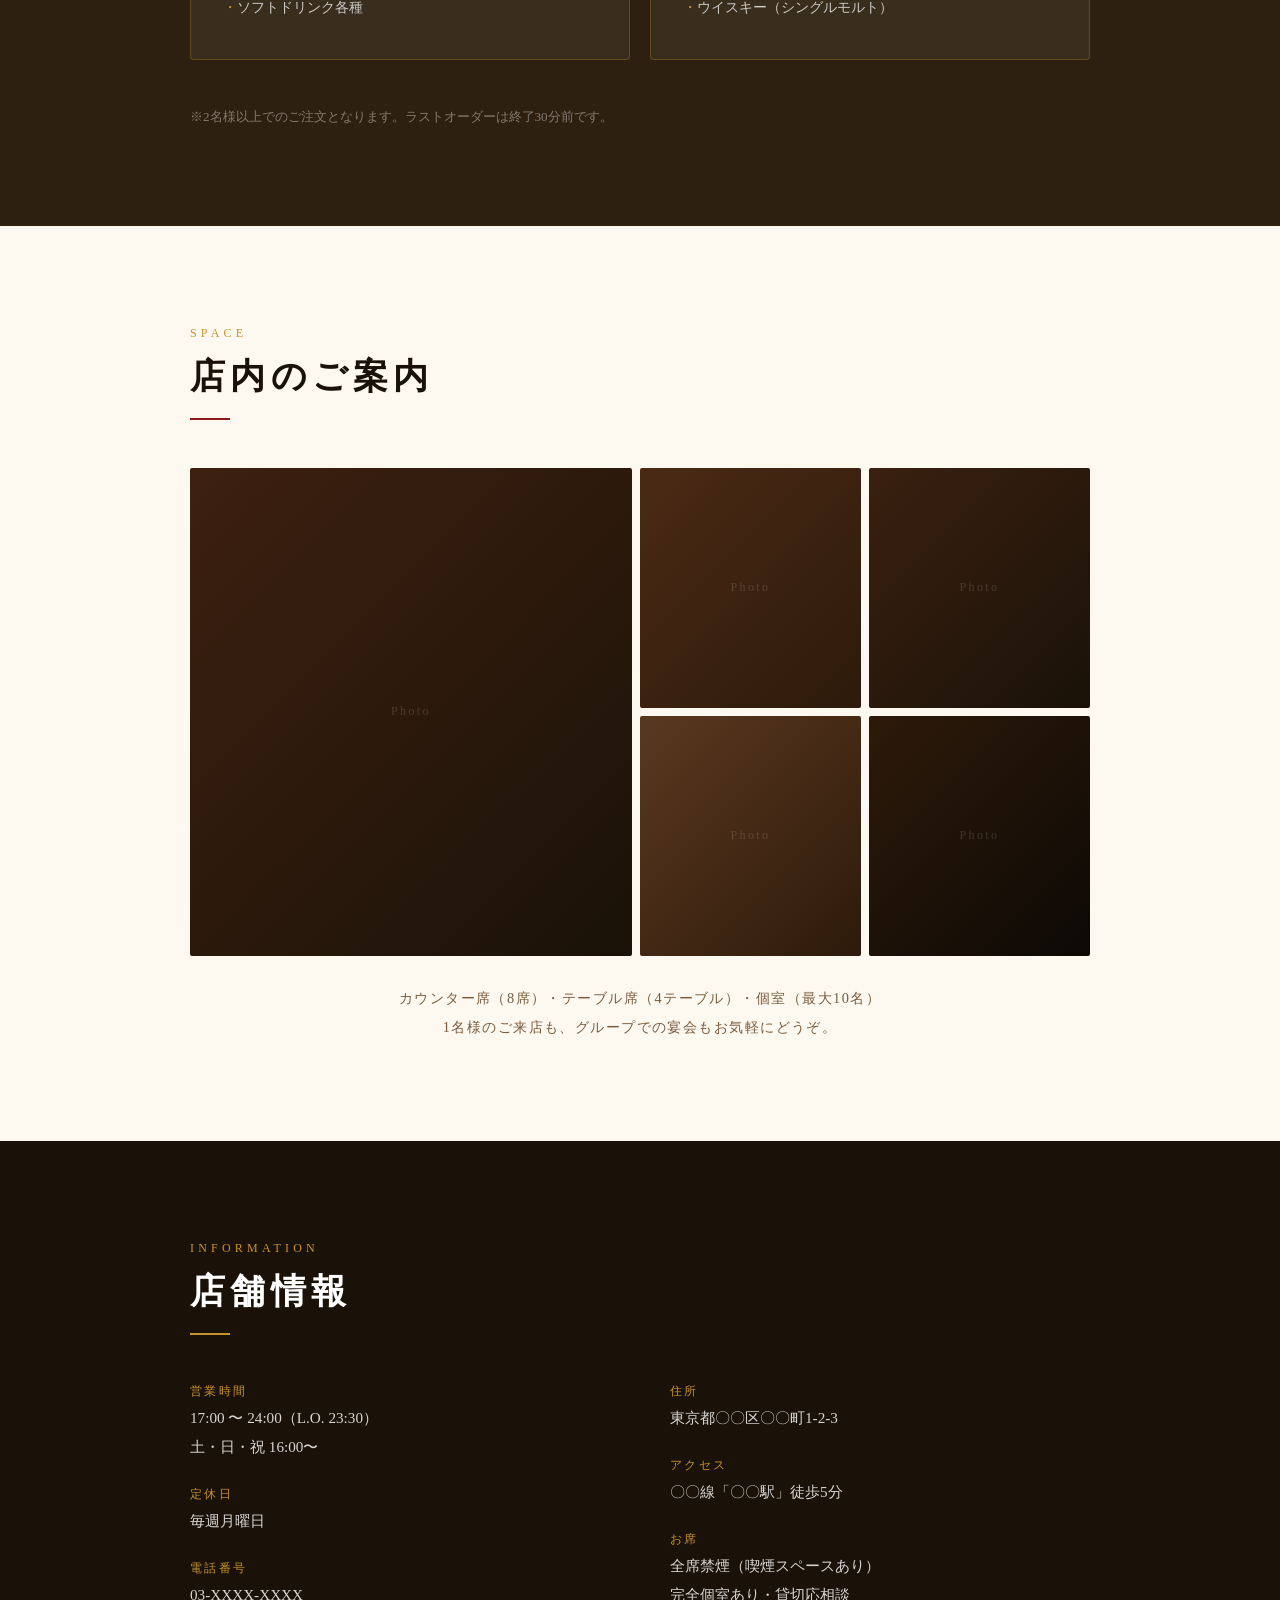
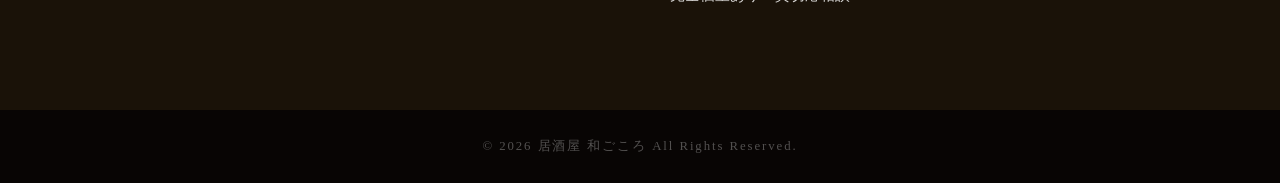
==== commit d7175a3b: "居酒屋・和食向けのWEBサイトを新規作成（河村） https://claude.ai/code/session_01Di9iKRuiDkgvJ79ow3n1RZ" ====
--- a/participants/kawamura/index.html
+++ b/participants/kawamura/index.html
@@ -3,16 +3,19 @@
 <head>
   <meta charset="UTF-8">
   <meta name="viewport" content="width=device-width, initial-scale=1.0">
-  <title>和食処 川村</title>
+  <title>居酒屋 和ごころ</title>
   <style>
     *, *::before, *::after { margin: 0; padding: 0; box-sizing: border-box; }
 
     :root {
-      --brown-dark:  #3d2b1f;
-      --brown-mid:   #5c3d2e;
-      --brown-light: #8b4513;
-      --cream:       #f5e6c8;
-      --bg:          #fdf8f2;
+      --red:        #8b1a1a;
+      --red-light:  #b03030;
+      --dark:       #1a1208;
+      --dark-mid:   #2d2010;
+      --warm:       #4a3215;
+      --cream:      #f5e6c8;
+      --bg:         #fdf8f0;
+      --gold:       #c8922a;
     }
 
     html { scroll-behavior: smooth; }
@@ -20,7 +23,7 @@
     body {
       font-family: "Hiragino Mincho ProN", "Yu Mincho", serif;
       background-color: var(--bg);
-      color: var(--brown-dark);
+      color: var(--dark);
     }
 
     /* =====================
@@ -28,8 +31,7 @@
     ===================== */
     #site-header {
       position: fixed;
-      top: 0;
-      left: 0;
+      top: 0; left: 0;
       width: 100%;
       z-index: 100;
       display: flex;
@@ -41,7 +43,7 @@
     }
 
     #site-header.scrolled {
-      background: rgba(61, 43, 31, 0.92);
+      background: rgba(26, 18, 8, 0.93);
       backdrop-filter: blur(4px);
     }
 
@@ -57,7 +59,6 @@
       align-items: center;
     }
 
-    /* WEB予約ボタン */
     .btn-reserve {
       display: inline-block;
       color: #fff;
@@ -67,32 +68,25 @@
       letter-spacing: 0.12em;
       text-decoration: none;
       border-radius: 2px;
-      transition: background 0.2s, color 0.2s;
+      transition: background 0.2s;
       white-space: nowrap;
-      margin-right: 20px; /* ハンバーガーとの間隔 */
-    }
-
-    .btn-reserve:hover {
-      background: rgba(255,255,255,0.15);
-    }
-
-    /* ハンバーガーボタン */
+      margin-right: 20px;
+    }
+
+    .btn-reserve:hover { background: rgba(255,255,255,0.15); }
+
     .hamburger {
       display: flex;
       flex-direction: column;
       justify-content: space-between;
-      width: 28px;
-      height: 20px;
+      width: 28px; height: 20px;
       cursor: pointer;
-      background: none;
-      border: none;
-      padding: 0;
+      background: none; border: none; padding: 0;
     }
 
     .hamburger span {
       display: block;
-      width: 100%;
-      height: 2px;
+      width: 100%; height: 2px;
       background: #fff;
       border-radius: 1px;
       transition: transform 0.3s, opacity 0.3s;
@@ -102,14 +96,12 @@
     .hamburger.open span:nth-child(2) { opacity: 0; }
     .hamburger.open span:nth-child(3) { transform: translateY(-9px) rotate(-45deg); }
 
-    /* ドロワーメニュー */
     #drawer {
       position: fixed;
-      top: 0;
-      right: -100%;
+      top: 0; right: -100%;
       width: min(320px, 80vw);
       height: 100vh;
-      background: var(--brown-dark);
+      background: var(--dark);
       z-index: 99;
       transition: right 0.35s ease;
       display: flex;
@@ -137,7 +129,7 @@
       display: none;
       position: fixed;
       inset: 0;
-      background: rgba(0,0,0,0.5);
+      background: rgba(0,0,0,0.55);
       z-index: 98;
     }
 
@@ -150,22 +142,29 @@
       position: relative;
       height: 100vh;
       min-height: 560px;
-      /* ★ 実際の写真に差し替える場合はここのURLを変更してください */
-      background: linear-gradient(160deg, #4a3020 0%, #2a1a0e 60%, #1a0f08 100%);
+      background: linear-gradient(160deg, #2d1a0a 0%, #1a1208 50%, #0d0905 100%);
       display: flex;
       align-items: center;
       justify-content: center;
       overflow: hidden;
     }
 
-    /* 写真の代わりに和の質感を表現するオーバーレイ */
     #hero::before {
       content: "";
       position: absolute;
       inset: 0;
       background:
-        radial-gradient(ellipse at 30% 60%, rgba(139,69,19,0.25) 0%, transparent 60%),
-        radial-gradient(ellipse at 70% 30%, rgba(92,61,46,0.3) 0%, transparent 50%);
+        radial-gradient(ellipse at 20% 70%, rgba(139,26,26,0.3) 0%, transparent 55%),
+        radial-gradient(ellipse at 80% 30%, rgba(200,146,42,0.15) 0%, transparent 45%);
+    }
+
+    /* ちょうちん風の装飾 */
+    #hero::after {
+      content: "🏮";
+      position: absolute;
+      top: 80px; right: 80px;
+      font-size: 3rem;
+      opacity: 0.3;
     }
 
     .hero-inner {
@@ -178,43 +177,43 @@
     .hero-label {
       font-size: 0.8rem;
       letter-spacing: 0.35em;
-      color: rgba(255,255,255,0.6);
+      color: rgba(255,255,255,0.55);
       margin-bottom: 20px;
       text-transform: uppercase;
     }
 
     .hero-title {
-      font-size: clamp(2.4rem, 6vw, 4.2rem);
-      letter-spacing: 0.25em;
-      line-height: 1.4;
-      margin-bottom: 24px;
+      font-size: clamp(2.8rem, 7vw, 5rem);
+      letter-spacing: 0.3em;
+      line-height: 1.3;
+      margin-bottom: 28px;
+      text-shadow: 0 2px 20px rgba(139,26,26,0.4);
     }
 
     .hero-subtitle {
       font-size: clamp(0.85rem, 2vw, 1rem);
       letter-spacing: 0.2em;
-      color: rgba(255,255,255,0.7);
+      color: rgba(255,255,255,0.65);
+      line-height: 2;
     }
 
     .hero-scroll {
       position: absolute;
-      bottom: 32px;
-      left: 50%;
+      bottom: 32px; left: 50%;
       transform: translateX(-50%);
       display: flex;
       flex-direction: column;
       align-items: center;
       gap: 8px;
-      color: rgba(255,255,255,0.5);
+      color: rgba(255,255,255,0.45);
       font-size: 0.7rem;
       letter-spacing: 0.2em;
     }
 
     .hero-scroll::after {
       content: "";
-      width: 1px;
-      height: 48px;
-      background: rgba(255,255,255,0.3);
+      width: 1px; height: 48px;
+      background: rgba(255,255,255,0.25);
       animation: scrollLine 1.6s ease-in-out infinite;
     }
 
@@ -226,19 +225,17 @@
     /* =====================
        セクション共通
     ===================== */
-    .section {
-      padding: 100px 20px;
-    }
+    .section { padding: 100px 20px; }
 
     .section-inner {
-      max-width: 860px;
+      max-width: 900px;
       margin: 0 auto;
     }
 
     .section-label {
       font-size: 0.75rem;
       letter-spacing: 0.35em;
-      color: var(--brown-light);
+      color: var(--gold);
       text-transform: uppercase;
       margin-bottom: 12px;
     }
@@ -254,19 +251,15 @@
     .section-title::after {
       content: "";
       position: absolute;
-      bottom: 0;
-      left: 0;
-      width: 40px;
-      height: 2px;
-      background: var(--brown-light);
+      bottom: 0; left: 0;
+      width: 40px; height: 2px;
+      background: var(--red);
     }
 
     /* =====================
        コンセプト
     ===================== */
-    #concept {
-      background: var(--bg);
-    }
+    #concept { background: var(--bg); }
 
     .concept-body {
       display: grid;
@@ -280,101 +273,164 @@
     }
 
     .concept-text p {
-      line-height: 2.2;
+      line-height: 2.4;
       font-size: 1rem;
-      color: #5c4030;
+      color: #4a3215;
     }
 
     .concept-text p + p { margin-top: 20px; }
 
     .concept-image {
       aspect-ratio: 4/5;
-      /* ★ 写真に差し替え可能 */
-      background: linear-gradient(145deg, #6b4c35, #3d2b1f);
+      background: linear-gradient(145deg, #3d2010, #1a1208);
       border-radius: 2px;
       position: relative;
       overflow: hidden;
-    }
-
-    .concept-image::after {
-      content: "Photo";
-      position: absolute;
-      inset: 0;
       display: flex;
       align-items: center;
       justify-content: center;
-      color: rgba(255,255,255,0.2);
+    }
+
+    .concept-image span {
+      color: rgba(255,255,255,0.15);
       font-size: 0.8rem;
       letter-spacing: 0.2em;
     }
 
     /* =====================
-       メニュー
-    ===================== */
-    #menu {
-      background: #fff9f0;
+       メニュー（お品書き）
+    ===================== */
+    #menu { background: #fff9f0; }
+
+    .menu-category {
+      margin-bottom: 48px;
+    }
+
+    .menu-category-title {
+      font-size: 1rem;
+      letter-spacing: 0.25em;
+      color: var(--red);
+      border-left: 3px solid var(--red);
+      padding-left: 12px;
+      margin-bottom: 20px;
     }
 
     .menu-grid {
       display: grid;
-      grid-template-columns: repeat(auto-fill, minmax(260px, 1fr));
+      grid-template-columns: repeat(auto-fill, minmax(240px, 1fr));
       gap: 2px;
     }
 
     .menu-card {
       background: #fff;
-      padding: 32px 28px;
-      border-top: 3px solid transparent;
+      padding: 24px 22px;
+      border-top: 2px solid transparent;
       transition: border-color 0.2s;
     }
 
-    .menu-card:hover {
-      border-top-color: var(--brown-light);
-    }
+    .menu-card:hover { border-top-color: var(--red); }
 
     .menu-card-name {
-      font-size: 1rem;
+      font-size: 0.95rem;
       letter-spacing: 0.1em;
-      margin-bottom: 8px;
+      margin-bottom: 6px;
     }
 
     .menu-card-price {
-      font-size: 1.3rem;
-      color: var(--brown-light);
-      letter-spacing: 0.05em;
+      font-size: 1.2rem;
+      color: var(--red-light);
     }
 
     .menu-card-note {
-      margin-top: 8px;
-      font-size: 0.8rem;
+      margin-top: 6px;
+      font-size: 0.78rem;
       color: #9a7a60;
       line-height: 1.6;
     }
 
     .menu-note {
       margin-top: 24px;
-      font-size: 0.85rem;
+      font-size: 0.82rem;
       color: #9a7a60;
     }
 
     /* =====================
-       空間
-    ===================== */
-    #space {
-      background: var(--bg);
-    }
+       飲み放題
+    ===================== */
+    #drink-plan {
+      background: var(--dark-mid);
+      color: var(--cream);
+    }
+
+    #drink-plan .section-label { color: var(--gold); }
+    #drink-plan .section-title { color: #fff; }
+    #drink-plan .section-title::after { background: var(--gold); }
+
+    .plan-card {
+      background: rgba(255,255,255,0.06);
+      border: 1px solid rgba(200,146,42,0.3);
+      border-radius: 4px;
+      padding: 36px 32px;
+      margin-bottom: 20px;
+    }
+
+    .plan-card-title {
+      font-size: 1.2rem;
+      letter-spacing: 0.15em;
+      color: var(--gold);
+      margin-bottom: 8px;
+    }
+
+    .plan-card-price {
+      font-size: 2rem;
+      color: #fff;
+      letter-spacing: 0.05em;
+      margin-bottom: 16px;
+    }
+
+    .plan-card-price span {
+      font-size: 1rem;
+      color: rgba(255,255,255,0.6);
+    }
+
+    .plan-card-list {
+      list-style: none;
+      font-size: 0.88rem;
+      color: rgba(255,255,255,0.75);
+      line-height: 2.2;
+    }
+
+    .plan-card-list li::before {
+      content: "・";
+      color: var(--gold);
+    }
+
+    .plan-grid {
+      display: grid;
+      grid-template-columns: 1fr 1fr;
+      gap: 20px;
+    }
+
+    @media (max-width: 640px) {
+      .plan-grid { grid-template-columns: 1fr; }
+    }
+
+    /* =====================
+       店内写真
+    ===================== */
+    #space { background: var(--bg); }
 
     .space-gallery {
       display: grid;
       grid-template-columns: 2fr 1fr 1fr;
-      grid-template-rows: 260px 260px;
+      grid-template-rows: 240px 240px;
       gap: 8px;
     }
 
     @media (max-width: 640px) {
       .space-gallery {
         grid-template-columns: 1fr 1fr;
-        grid-template-rows: 180px 180px 180px;
+        grid-template-rows: 160px 160px 160px;
       }
       .space-gallery .space-img:first-child {
         grid-column: span 2;
@@ -383,30 +439,26 @@
 
     .space-img {
       border-radius: 2px;
-      /* ★ 写真に差し替え可能 */
-      background: linear-gradient(135deg, #6b4c35, #2a1a0e);
+      background: linear-gradient(135deg, #3d2010, #1a1208);
       position: relative;
       overflow: hidden;
-    }
-
-    .space-img:first-child { grid-row: span 2; }
-
-    .space-img::after {
-      content: "Photo";
-      position: absolute;
-      inset: 0;
       display: flex;
       align-items: center;
       justify-content: center;
+    }
+
+    .space-img:first-child { grid-row: span 2; }
+
+    .space-img span {
       color: rgba(255,255,255,0.15);
       font-size: 0.75rem;
       letter-spacing: 0.2em;
     }
 
-    .space-img:nth-child(2) { background: linear-gradient(135deg, #7a5a40, #4a3020); }
-    .space-img:nth-child(3) { background: linear-gradient(135deg, #5a3a25, #3d2b1f); }
-    .space-img:nth-child(4) { background: linear-gradient(135deg, #8a6545, #5c3d2e); }
-    .space-img:nth-child(5) { background: linear-gradient(135deg, #4a2e1a, #2a1a0e); }
+    .space-img:nth-child(2) { background: linear-gradient(135deg, #4a2a15, #2d1a0a); }
+    .space-img:nth-child(3) { background: linear-gradient(135deg, #3a2010, #1a1208); }
+    .space-img:nth-child(4) { background: linear-gradient(135deg, #5a3820, #2d1a0a); }
+    .space-img:nth-child(5) { background: linear-gradient(135deg, #2d1a0a, #0d0905); }
 
     .space-caption {
       margin-top: 28px;
@@ -421,13 +473,13 @@
        店舗情報
     ===================== */
     #info {
-      background: var(--brown-dark);
+      background: var(--dark);
       color: var(--cream);
     }
 
-    #info .section-label { color: #d4b896; }
+    #info .section-label { color: var(--gold); }
     #info .section-title { color: #fff; }
-    #info .section-title::after { background: #d4b896; }
+    #info .section-title::after { background: var(--gold); }
 
     .info-grid {
       display: grid;
@@ -442,7 +494,7 @@
     .info-dl dt {
       font-size: 0.75rem;
       letter-spacing: 0.2em;
-      color: #d4b896;
+      color: var(--gold);
       margin-bottom: 4px;
       margin-top: 24px;
     }
@@ -451,16 +503,16 @@
 
     .info-dl dd {
       font-size: 0.95rem;
-      line-height: 1.8;
-      color: rgba(255,255,255,0.85);
+      line-height: 1.9;
+      color: rgba(255,255,255,0.82);
     }
 
     /* =====================
        フッター
     ===================== */
     footer {
-      background: #1a0f08;
-      color: rgba(255,255,255,0.35);
+      background: #080504;
+      color: rgba(255,255,255,0.3);
       text-align: center;
       padding: 28px 20px;
       font-size: 0.8rem;
@@ -472,36 +524,36 @@
 
 <!-- ヘッダー -->
 <header id="site-header">
-  <a href="#hero" class="header-logo">和食処 川村</a>
+  <a href="#hero" class="header-logo">居酒屋 和ごころ</a>
   <div class="header-right">
     <a href="#" class="btn-reserve">WEB予約</a>
     <button class="hamburger" id="hamburger-btn" aria-label="メニューを開く">
-      <span></span>
-      <span></span>
-      <span></span>
+      <span></span><span></span><span></span>
     </button>
   </div>
 </header>
 
-<!-- ドロワーオーバーレイ -->
 <div class="drawer-overlay" id="drawer-overlay"></div>
 
-<!-- ドロワーメニュー -->
 <div id="drawer">
   <nav>
-    <a href="#concept" id="nav-concept">コンセプト</a>
-    <a href="#menu" id="nav-menu">メニュー</a>
-    <a href="#space" id="nav-space">空間</a>
-    <a href="#info" id="nav-info">店舗情報</a>
+    <a href="#concept">コンセプト</a>
+    <a href="#menu">お品書き</a>
+    <a href="#drink-plan">飲み放題</a>
+    <a href="#space">店内</a>
+    <a href="#info">店舗情報</a>
   </nav>
 </div>
 
 <!-- HERO -->
 <section id="hero">
   <div class="hero-inner">
-    <p class="hero-label">Japanese Cuisine</p>
-    <h1 class="hero-title">和食処<br>川村</h1>
-    <p class="hero-subtitle">四季折々の味をお届けする、小さな和の空間</p>
+    <p class="hero-label">Izakaya &amp; Japanese Cuisine</p>
+    <h1 class="hero-title">居酒屋<br>和ごころ</h1>
+    <p class="hero-subtitle">
+      旬の味と、選び抜いたお酒で<br>
+      大切な時間をご一緒に。
+    </p>
   </div>
   <div class="hero-scroll">SCROLL</div>
 </section>
@@ -510,84 +562,144 @@
 <section id="concept" class="section">
   <div class="section-inner">
     <p class="section-label">Concept</p>
-    <h2 class="section-title">ひと皿に、<br>季節を込めて。</h2>
+    <h2 class="section-title">毎日来たくなる、<br>馴染みの一軒。</h2>
     <div class="concept-body">
       <div class="concept-text">
         <p>
-          旬の食材だけが持つ、みずみずしい香りと味わい。<br>
-          和食処 川村では、その日の仕入れにこだわり、<br>
-          丁寧に仕込んだ料理をお届けしています。
+          仕事終わりに、ふらりと立ち寄れる場所。<br>
+          旬の食材にこだわった和の肴と、<br>
+          厳選した日本酒・焼酎がそろっています。
         </p>
         <p>
-          喧騒を離れ、ゆったりとした時間の中で<br>
-          日本料理の奥深さをお楽しみください。
+          気取らず、でも丁寧に。<br>
+          「また来たい」と思っていただける、<br>
+          そんなお店を目指しています。
         </p>
       </div>
       <div class="concept-image">
-        <!-- ★ 写真を使う場合は <img src="画像ファイル名" alt="料理の写真"> に置き換えてください -->
+        <!-- ★ 写真に差し替える場合は <img src="ファイル名" alt="料理の写真"> に置き換えてください -->
+        <span>Photo</span>
       </div>
     </div>
   </div>
 </section>
 
-<!-- メニュー -->
+<!-- お品書き -->
 <section id="menu" class="section">
   <div class="section-inner">
     <p class="section-label">Menu</p>
     <h2 class="section-title">お品書き</h2>
-    <div class="menu-grid">
-      <div class="menu-card">
-        <p class="menu-card-name">日替わり定食</p>
-        <p class="menu-card-price">¥1,200</p>
-        <p class="menu-card-note">その日の仕入れによる一汁三菜</p>
-      </div>
-      <div class="menu-card">
-        <p class="menu-card-name">天ぷら定食</p>
-        <p class="menu-card-price">¥1,500</p>
-        <p class="menu-card-note">旬野菜と海老の天ぷら盛り合わせ</p>
-      </div>
-      <div class="menu-card">
-        <p class="menu-card-name">刺身定食</p>
-        <p class="menu-card-price">¥1,800</p>
-        <p class="menu-card-note">本日の鮮魚三種盛り</p>
-      </div>
-      <div class="menu-card">
-        <p class="menu-card-name">焼き魚定食</p>
-        <p class="menu-card-price">¥1,400</p>
-        <p class="menu-card-note">塩焼きまたは西京焼き</p>
-      </div>
-      <div class="menu-card">
-        <p class="menu-card-name">季節のおまかせコース</p>
-        <p class="menu-card-price">¥4,500〜</p>
-        <p class="menu-card-note">前菜・椀・造り・焼物・ご飯・水菓子</p>
-      </div>
-      <div class="menu-card">
-        <p class="menu-card-name">お子様膳</p>
-        <p class="menu-card-price">¥800</p>
-        <p class="menu-card-note">12歳以下のお子様向け</p>
+
+    <div class="menu-category">
+      <p class="menu-category-title">おすすめ一品</p>
+      <div class="menu-grid">
+        <div class="menu-card">
+          <p class="menu-card-name">本日の刺身盛り合わせ</p>
+          <p class="menu-card-price">¥1,200〜</p>
+          <p class="menu-card-note">その日の仕入れによる鮮魚三〜五種</p>
+        </div>
+        <div class="menu-card">
+          <p class="menu-card-name">串焼き盛り合わせ（5本）</p>
+          <p class="menu-card-price">¥900</p>
+          <p class="menu-card-note">焼き鳥・つくね・野菜など日替わり</p>
+        </div>
+        <div class="menu-card">
+          <p class="menu-card-name">だし巻き玉子</p>
+          <p class="menu-card-price">¥480</p>
+          <p class="menu-card-note">ふんわり関西風、大根おろし添え</p>
+        </div>
+        <div class="menu-card">
+          <p class="menu-card-name">ポテトサラダ</p>
+          <p class="menu-card-price">¥450</p>
+          <p class="menu-card-note">手作り、少し甘めの懐かしい味</p>
+        </div>
+        <div class="menu-card">
+          <p class="menu-card-name">豚の角煮</p>
+          <p class="menu-card-price">¥680</p>
+          <p class="menu-card-note">じっくり煮込んだ自慢の一品</p>
+        </div>
+        <div class="menu-card">
+          <p class="menu-card-name">冷奴</p>
+          <p class="menu-card-price">¥350</p>
+          <p class="menu-card-note">国産大豆の豆腐、薬味たっぷり</p>
+        </div>
       </div>
     </div>
-    <p class="menu-note">※メニューは仕入れ状況により変更になる場合がございます。</p>
+
+    <div class="menu-category">
+      <p class="menu-category-title">〆めのご飯・麺</p>
+      <div class="menu-grid">
+        <div class="menu-card">
+          <p class="menu-card-name">出汁茶漬け</p>
+          <p class="menu-card-price">¥550</p>
+          <p class="menu-card-note">昆布と鰹の香る出汁で</p>
+        </div>
+        <div class="menu-card">
+          <p class="menu-card-name">焼きおにぎり</p>
+          <p class="menu-card-price">¥350</p>
+          <p class="menu-card-note">しょうゆ・味噌の2種</p>
+        </div>
+        <div class="menu-card">
+          <p class="menu-card-name">ラーメン（醤油）</p>
+          <p class="menu-card-price">¥650</p>
+          <p class="menu-card-note">あっさり醤油スープ</p>
+        </div>
+      </div>
+    </div>
+
+    <p class="menu-note">※価格はすべて税込みです。メニューは仕入れ状況により変更になる場合があります。</p>
   </div>
 </section>
 
-<!-- 空間 -->
+<!-- 飲み放題プラン -->
+<section id="drink-plan" class="section">
+  <div class="section-inner">
+    <p class="section-label">Drink Plan</p>
+    <h2 class="section-title">飲み放題プラン</h2>
+    <div class="plan-grid">
+      <div class="plan-card">
+        <p class="plan-card-title">スタンダード 90分</p>
+        <p class="plan-card-price">¥1,500 <span>/ おひとり様</span></p>
+        <ul class="plan-card-list">
+          <li>生ビール・ハイボール・サワー</li>
+          <li>日本酒（レギュラー銘柄）</li>
+          <li>焼酎（麦・芋）</li>
+          <li>ソフトドリンク各種</li>
+        </ul>
+      </div>
+      <div class="plan-card">
+        <p class="plan-card-title">プレミアム 120分</p>
+        <p class="plan-card-price">¥2,200 <span>/ おひとり様</span></p>
+        <ul class="plan-card-list">
+          <li>スタンダードの全品に加え</li>
+          <li>日本酒（プレミアム銘柄）</li>
+          <li>梅酒・果実酒各種</li>
+          <li>ウイスキー（シングルモルト）</li>
+        </ul>
+      </div>
+    </div>
+    <p class="menu-note" style="color:rgba(255,255,255,0.4); margin-top:28px;">※2名様以上でのご注文となります。ラストオーダーは終了30分前です。</p>
+  </div>
+</section>
+
+<!-- 店内写真 -->
 <section id="space" class="section">
   <div class="section-inner">
     <p class="section-label">Space</p>
-    <h2 class="section-title">空間</h2>
+    <h2 class="section-title">店内のご案内</h2>
     <div class="space-gallery">
       <div class="space-img">
-        <!-- ★ 写真を使う場合は <img src="画像ファイル名" alt="店内の写真"> に置き換えてください -->
+        <!-- ★ <img src="ファイル名" alt="店内"> に置き換えてください -->
+        <span>Photo</span>
       </div>
-      <div class="space-img"></div>
-      <div class="space-img"></div>
-      <div class="space-img"></div>
-      <div class="space-img"></div>
+      <div class="space-img"><span>Photo</span></div>
+      <div class="space-img"><span>Photo</span></div>
+      <div class="space-img"><span>Photo</span></div>
+      <div class="space-img"><span>Photo</span></div>
     </div>
     <p class="space-caption">
-      木のぬくもりと静かな灯りに包まれた、落ち着きのある空間。<br>
-      カウンター席・テーブル席・個室をご用意しております。
+      カウンター席（8席）・テーブル席（4テーブル）・個室（最大10名）<br>
+      1名様のご来店も、グループでの宴会もお気軽にどうぞ。
     </p>
   </div>
 </section>
@@ -600,9 +712,9 @@
     <div class="info-grid">
       <dl class="info-dl">
         <dt>営業時間</dt>
-        <dd>ランチ　11:30 〜 14:00（L.O. 13:30）<br>ディナー　17:30 〜 21:00（L.O. 20:30）</dd>
+        <dd>17:00 〜 24:00（L.O. 23:30）<br>土・日・祝 16:00〜</dd>
         <dt>定休日</dt>
-        <dd>毎週火曜日・第3月曜日</dd>
+        <dd>毎週月曜日</dd>
         <dt>電話番号</dt>
         <dd>03-XXXX-XXXX</dd>
       </dl>
@@ -611,15 +723,15 @@
         <dd>東京都〇〇区〇〇町1-2-3</dd>
         <dt>アクセス</dt>
         <dd>〇〇線「〇〇駅」徒歩5分</dd>
-        <dt>駐車場</dt>
-        <dd>なし（近隣のコインパーキングをご利用ください）</dd>
+        <dt>お席</dt>
+        <dd>全席禁煙（喫煙スペースあり）<br>完全個室あり・貸切応相談</dd>
       </dl>
     </div>
   </div>
 </section>
 
 <footer>
-  <p>&copy; 2026 和食処 川村 All Rights Reserved.</p>
+  <p>&copy; 2026 居酒屋 和ごころ All Rights Reserved.</p>
 </footer>
 
 <script>
@@ -652,7 +764,6 @@
 
   overlay.addEventListener('click', closeDrawer);
 
-  // ドロワー内リンクをクリックしたら閉じる
   drawer.querySelectorAll('a').forEach(a => {
     a.addEventListener('click', closeDrawer);
   });
